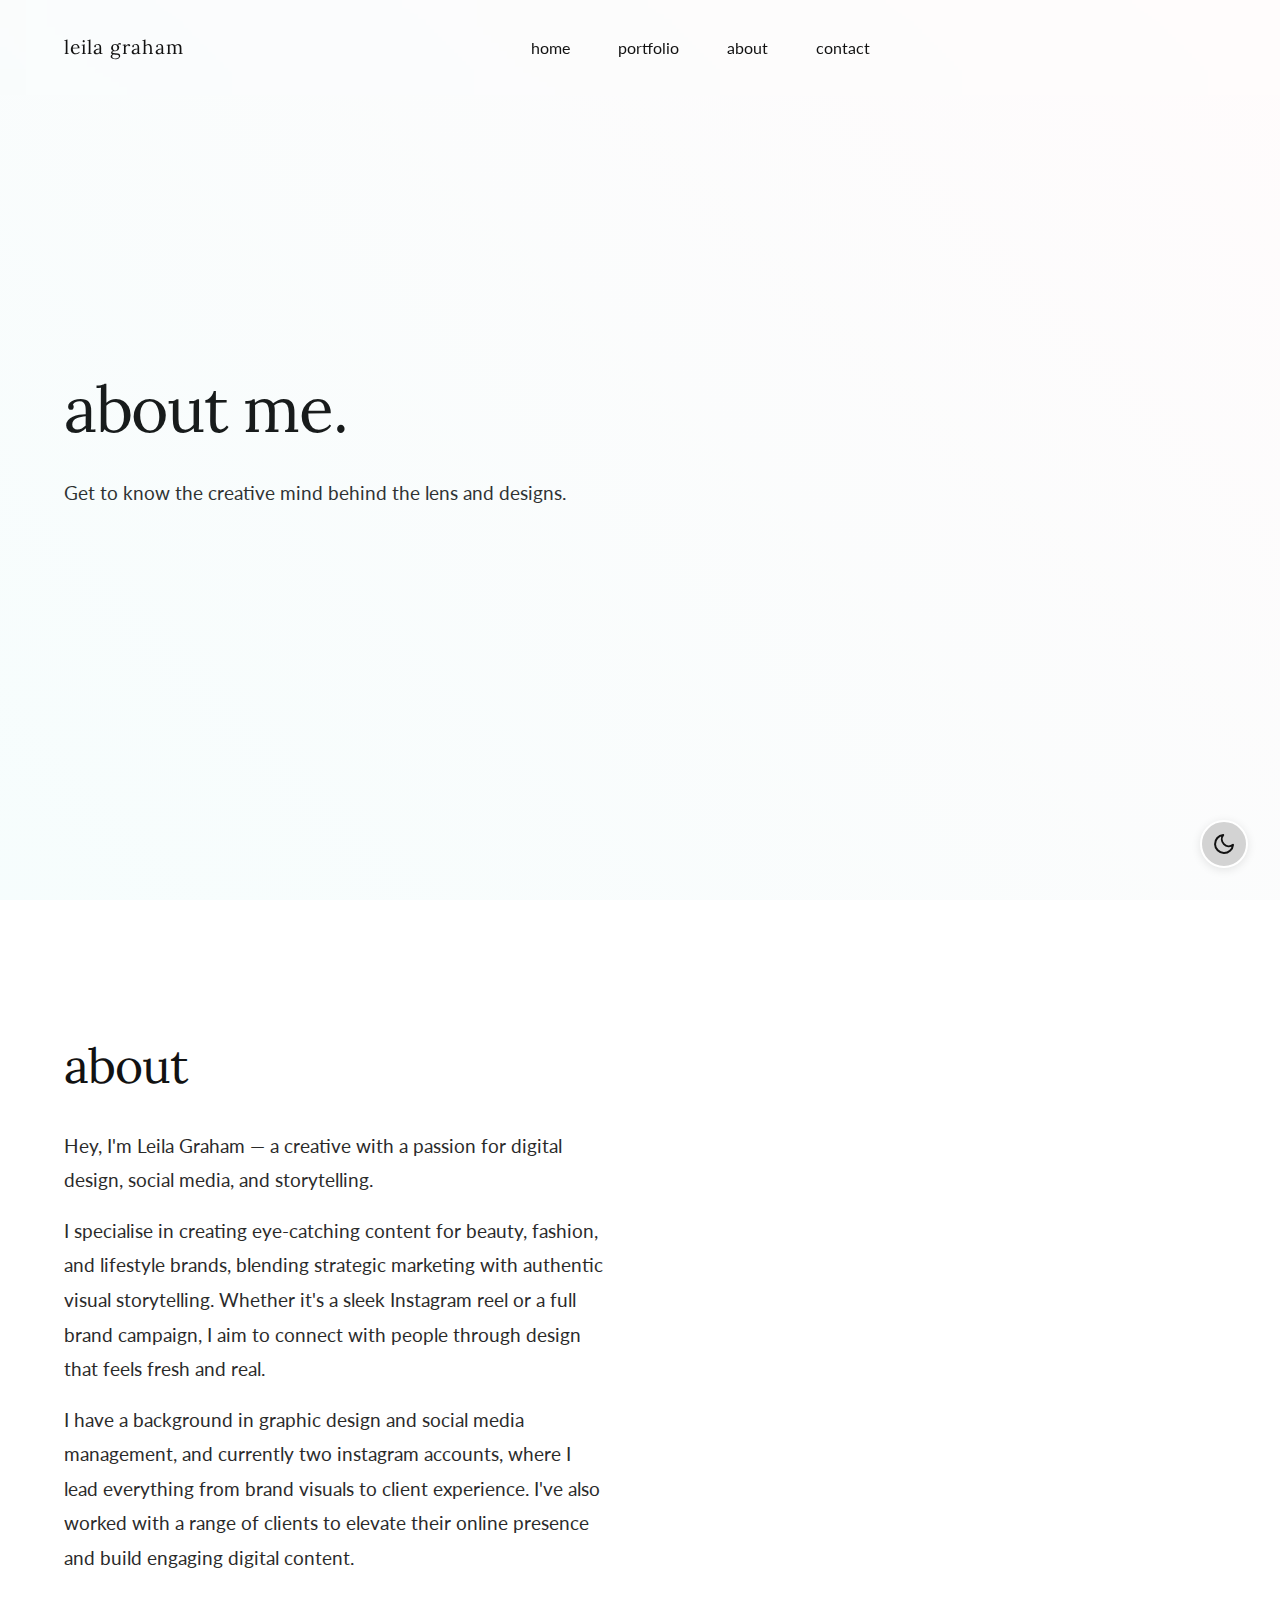
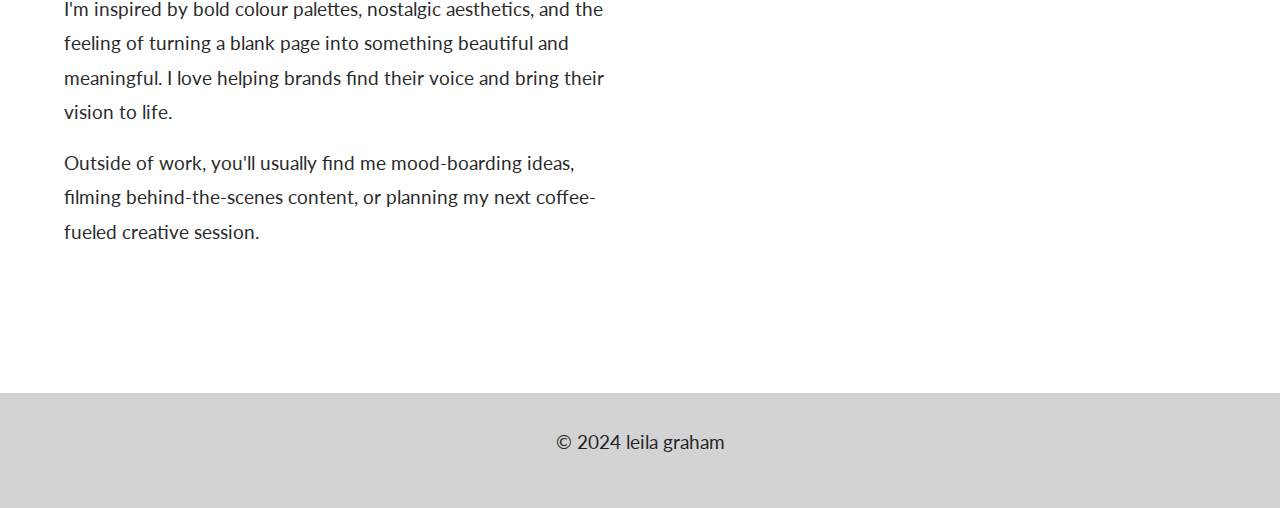
==== about.html @ a1cffb10 "made new about page" ====
<!DOCTYPE html>
<html lang="en">
  <head>
    <meta charset="UTF-8" />
    <meta name="viewport" content="width=device-width, initial-scale=1.0" />
    <title>About - Leila Graham</title>
    <link rel="preconnect" href="https://fonts.googleapis.com">
    <link rel="preconnect" href="https://fonts.gstatic.com" crossorigin>
    <link href="https://fonts.googleapis.com/css2?family=Lato:wght@300;400;700&family=Lora:wght@400;500;600&display=swap" rel="stylesheet">
    <link rel="stylesheet" href="styles.css" />
  </head>
  <body>
    <!-- Theme Toggle Button -->
    <button class="theme-toggle" aria-label="Toggle dark mode">
      <svg class="moon-icon" xmlns="http://www.w3.org/2000/svg" width="24" height="24" viewBox="0 0 24 24" fill="none" stroke="currentColor" stroke-width="2" stroke-linecap="round" stroke-linejoin="round">
        <path d="M21 12.79A9 9 0 1 1 11.21 3 7 7 0 0 0 21 12.79z"></path>
      </svg>
      <svg class="sun-icon" xmlns="http://www.w3.org/2000/svg" width="24" height="24" viewBox="0 0 24 24" fill="none" stroke="currentColor" stroke-width="2" stroke-linecap="round" stroke-linejoin="round">
        <circle cx="12" cy="12" r="5"></circle>
        <line x1="12" y1="1" x2="12" y2="3"></line>
        <line x1="12" y1="21" x2="12" y2="23"></line>
        <line x1="4.22" y1="4.22" x2="5.64" y2="5.64"></line>
        <line x1="18.36" y1="18.36" x2="19.78" y2="19.78"></line>
        <line x1="1" y1="12" x2="3" y2="12"></line>
        <line x1="21" y1="12" x2="23" y2="12"></line>
        <line x1="4.22" y1="19.78" x2="5.64" y2="18.36"></line>
        <line x1="18.36" y1="5.64" x2="19.78" y2="4.22"></line>
      </svg>
    </button>

    <!-- Back to Top Button -->
    <button id="back-to-top" class="back-to-top" aria-label="Back to top">
      <svg xmlns="http://www.w3.org/2000/svg" width="24" height="24" viewBox="0 0 24 24" fill="none" stroke="currentColor" stroke-width="2" stroke-linecap="round" stroke-linejoin="round">
        <line x1="12" y1="19" x2="12" y2="5"></line>
        <polyline points="5 12 12 5 19 12"></polyline>
      </svg>
    </button>

    <!-- Navigation -->
    <nav class="navbar">
      <div class="logo">Leila Graham</div>
      <ul class="nav-links">
        <li><a href="index.html">Home</a></li>
        <li><a href="portfolio.html">Portfolio</a></li>
        <li><a href="about.html">About</a></li>
        <li><a href="contact.html">Contact</a></li>
      </ul>
      <div class="burger">
        <div class="line1"></div>
        <div class="line2"></div>
        <div class="line3"></div>
      </div>
    </nav>

    <main>
      <!-- Hero Section -->
      <section id="about-hero" class="hero">
        <div class="straight-container">
          <div class="straight-content">
            <h1>about me.</h1>
            <p class="hero-text">
              Get to know the creative mind behind the lens and designs.
            </p>
          </div>
        </div>
      </section>

      <!-- About Section -->
      <section id="about" class="about-section">
        <div class="straight-container">
          <div class="straight-content">
            <div class="about-grid">
              <div class="about-text">
                <h2>About</h2>
                <p>
                    Hey, I'm Leila Graham — a creative with a passion for digital design, social media, and storytelling.
                </p>
                <p>
                    I specialise in creating eye-catching content for beauty, fashion, and lifestyle brands, blending strategic marketing with authentic visual storytelling. Whether it's a sleek Instagram reel or a full brand campaign, I aim to connect with people through design that feels fresh and real.
                </p>
                <p>
                    I have a background in graphic design and social media management, and currently two instagram accounts, where I lead everything from brand visuals to client experience. I've also worked with a range of clients to elevate their online presence and build engaging digital content.
                </p>
                <p>
                    I'm inspired by bold colour palettes, nostalgic aesthetics, and the feeling of turning a blank page into something beautiful and meaningful. I love helping brands find their voice and bring their vision to life.
                </p>
                <p>
                    Outside of work, you'll usually find me mood-boarding ideas, filming behind-the-scenes content, or planning my next coffee-fueled creative session.
                </p>
              </div>
              <div class="about-image">
                <img
                  src="images/about-photo.jpg"
                  alt="Leila Graham taking photos in winter"
                  class="profile-image"
                />
              </div>
            </div>
          </div>
        </div>
      </section>
    </main>

    <footer>
      <div class="footer-content">
        <p>&copy; 2024 leila graham</p>
      </div>
    </footer>

    <script src="script.js"></script>
  </body>
</html>
---- styles.css ----
/* Reset and base styles */
* {
  margin: 0;
  padding: 0;
  box-sizing: border-box;
}

:root {
  /* Light theme colors */
  --dark-grey: #121212;
  --light-grey: #d3d3d3;
  --white: #ffffff;
  --accent-teal: #ffffff;
  --accent-pink: #ffb6c1;

  /* Theme-specific colors */
  --bg-primary: var(--white);
  --bg-secondary: var(--light-grey);
  --text-primary: var(--dark-grey);
  --text-secondary: var(--light-grey);
  --overlay-bg: rgba(18, 18, 18, 0.8);
  --nav-bg: rgba(255, 255, 255, 0.95);
  --input-bg: rgba(18, 18, 18, 0.05);
  --input-border: rgba(18, 18, 18, 0.2);

  --transition-smooth: cubic-bezier(0.4, 0, 0.2, 1);
}

/* Dark theme colors */
[data-theme="dark"] {
  --bg-primary: var(--dark-grey);
  --bg-secondary: #1a1a1a;
  --text-primary: var(--white);
  --text-secondary: var(--light-grey);
  --overlay-bg: rgba(0, 0, 0, 0.8);
  --nav-bg: rgba(18, 18, 18, 0.95);
  --input-bg: rgba(255, 255, 255, 0.05);
  --input-border: rgba(255, 255, 255, 0.2);
}

/* Theme transition */
*,
*::before,
*::after {
  transition: background-color 0.3s var(--transition-smooth),
    color 0.3s var(--transition-smooth),
    border-color 0.3s var(--transition-smooth),
    box-shadow 0.3s var(--transition-smooth);
}

html {
  scroll-behavior: smooth;
  font-size: 16px;
}

body {
  font-family: 'Lato', sans-serif;
  line-height: 1.6;
  color: var(--text-primary);
  background-color: var(--bg-primary);
  overflow-x: hidden;
  -webkit-font-smoothing: antialiased;
  -moz-osx-font-smoothing: grayscale;
}

/* Typography */
h1,
h2,
h3 {
  font-family: 'Lora', serif;
  font-weight: 400;
  text-transform: lowercase;
  letter-spacing: -0.02em;
}

h1 {
  font-size: clamp(2.5rem, 5vw, 4.5rem);
  line-height: 1.1;
  margin-bottom: 2rem;
}

h2 {
  font-size: clamp(2rem, 4vw, 3rem);
  margin-bottom: 1.5rem;
}

p {
  font-size: clamp(1rem, 2vw, 1.2rem);
  line-height: 1.8;
  margin-bottom: 1rem;
  opacity: 0.9;
}

/* Navigation */
.navbar {
  position: fixed;
  top: 0;
  width: 100%;
  display: flex;
  justify-content: space-between;
  align-items: center;
  padding: 2rem 5%;
  background-color: transparent;
  z-index: 1000;
  transition: all 0.4s var(--transition-smooth);
  backdrop-filter: blur(10px);
  -webkit-backdrop-filter: blur(10px);
}

.navbar.scrolled {
  padding: 1.5rem 5%;
  background-color: var(--nav-bg);
  box-shadow: 0 2px 20px rgba(0, 0, 0, 0.1);
}

.logo {
  font-family: 'Lora', serif;
  font-size: 1.2rem;
  font-weight: 400;
  text-transform: lowercase;
  letter-spacing: 1px;
  color: var(--text-primary);
}

.nav-links {
  display: flex;
  list-style: none;
  gap: 3rem;
}

.nav-links a,
.contact-link {
  text-decoration: none;
  color: var(--text-primary);
  text-transform: lowercase;
  font-size: 1rem;
  transition: all 0.3s var(--transition-smooth);
  position: relative;
}

.nav-links a::after,
.contact-link::after {
  content: "";
  position: absolute;
  bottom: -4px;
  left: 0;
  width: 0;
  height: 1px;
  background-color: var(--accent-teal);
  transition: width 0.3s var(--transition-smooth);
}

.nav-links a:hover::after,
.contact-link:hover::after {
  width: 100%;
}

/* Sections (formerly diagonal) */
.straight-container {
  position: relative;
  width: 100%;
  overflow: hidden;
  background-color: var(--bg-primary);
}

.straight-container::before {
  content: "";
  position: absolute;
  top: 0;
  left: 0;
  right: 0;
  bottom: 0;
  transform: none !important;
  background-color: var(--bg-primary);
  z-index: -1;
}

.straight-content {
  max-width: 1400px;
  margin: 0 auto;
  padding: 8rem 5%;
}

/* Override any remaining diagonal transforms */
.straight-container,
.straight-container::before,
.tagline-section .straight-container::before,
.work-section .straight-container::before,
.about-section .straight-container::before,
.contact-section .straight-container::before {
  transform: none !important;
}

/* Section specific overrides */
.tagline-section,
.work-section,
.about-section,
.contact-section {
  background-color: var(--bg-primary);
}

.tagline-section .straight-container,
.work-section .straight-container,
.about-section .straight-container,
.contact-section .straight-container {
  background-color: inherit;
}

/* Hero Section */
.hero {
  min-height: 100vh;
  display: flex;
  align-items: center;
  background-color: var(--bg-primary);
  position: relative;
}

.hero::after {
  content: "";
  position: absolute;
  top: 0;
  left: 0;
  width: 100%;
  height: 100%;
  background: linear-gradient(
    45deg,
    rgba(80, 216, 215, 0.05),
    rgba(255, 182, 193, 0.05)
  );
  pointer-events: none;
}

.hero-text {
  max-width: 800px;
  margin-top: 2rem;
  color: var(--text-primary);
  position: relative;
}

/* Tagline Section */
.tagline-section {
  background-color: var(--bg-secondary);
  color: var(--text-primary);
  text-align: center;
}

.tagline-section .straight-container {
  background-color: var(--bg-secondary);
}

.tagline-section .straight-container::before {
  background-color: var(--bg-secondary);
}

.tagline-section .straight-content {
  padding: 12rem 5%;
}

/* Work Section */
.work-section {
  background-color: var(--bg-primary);
}

.work-section .straight-container {
  background-color: var(--bg-primary);
}

.work-section .straight-container::before {
  background-color: var(--bg-primary);
}

.work-grid {
  display: grid;
  grid-template-columns: repeat(auto-fit, minmax(350px, 1fr));
  gap: 2rem;
  margin-top: 4rem;
}

.work-item {
  position: relative;
  overflow: hidden;
  aspect-ratio: 4/3;
  cursor: pointer;
  border-radius: 4px;
  box-shadow: 0 4px 20px rgba(0, 0, 0, 0.2);
  transition: transform 0.4s var(--transition-smooth);
}

.work-item:hover {
  transform: translateY(-10px);
}

.work-image {
  width: 100%;
  height: 100%;
  object-fit: cover;
  transition: transform 0.6s var(--transition-smooth);
}

.work-item:hover .work-image {
  transform: scale(1.05);
}

.work-overlay {
  position: absolute;
  top: 0;
  left: 0;
  width: 100%;
  height: 100%;
  background: var(--overlay-bg);
  display: flex;
  flex-direction: column;
  justify-content: flex-end;
  align-items: flex-start;
  opacity: 0;
  transition: opacity 0.4s var(--transition-smooth);
  padding: 2rem;
  text-align: left;
  color: var(--white);
}

.work-item:hover .work-overlay {
  opacity: 1;
}

.work-overlay h3 {
  font-size: 1.5rem;
  margin-bottom: 0.5rem;
  transform: translateY(20px);
  transition: transform 0.4s var(--transition-smooth);
  color: var(--accent-teal);
}

.work-overlay p {
  font-size: 1rem;
  transform: translateY(20px);
  transition: transform 0.4s var(--transition-smooth);
  opacity: 0.9;
}

.work-item:hover .work-overlay h3,
.work-item:hover .work-overlay p {
  transform: translateY(0);
}

/* About Section */
.about-section {
  background-color: var(--bg-secondary);
}

.about-section .straight-container {
  background-color: var(--bg-secondary);
}

.about-section .straight-container::before {
  background-color: var(--bg-secondary);
}

.about-grid {
  display: grid;
  grid-template-columns: 1fr 1fr;
  gap: 4rem;
  align-items: center;
}

.profile-image {
  width: 100%;
  height: auto;
  object-fit: cover;
  filter: grayscale(100%);
  transition: all 0.5s var(--transition-smooth);
  border-radius: 4px;
  box-shadow: 0 4px 20px rgba(0, 0, 0, 0.1);
}

.profile-image:hover {
  filter: grayscale(0%);
  transform: scale(1.02);
}

/* Image Loading Animation */
.work-image,
.profile-image {
  opacity: 0;
  animation: imageLoad 0.5s ease forwards;
}

@keyframes imageLoad {
  from {
    opacity: 0;
    transform: scale(1.05);
  }
  to {
    opacity: 1;
    transform: scale(1);
  }
}

/* Contact Section */
.contact-section {
  background-color: var(--bg-secondary);
  color: var(--text-primary);
}

.contact-section .straight-container {
  background-color: var(--bg-secondary);
}

.contact-section .straight-container::before {
  background-color: var(--bg-secondary);
}

#contact-form {
  max-width: 600px;
  margin: 0 auto;
  display: flex;
  flex-direction: column;
  gap: 1.5rem;
}

#contact-form input,
#contact-form textarea {
  width: 100%;
  padding: 1.2rem;
  background: var(--input-bg);
  border: 1px solid var(--input-border);
  color: var(--text-primary);
  font-size: 1rem;
  border-radius: 4px;
  transition: all 0.3s var(--transition-smooth);
}

#contact-form input:focus,
#contact-form textarea:focus {
  outline: none;
  border-color: var(--accent-teal);
  background: var(--input-bg);
}

#contact-form input::placeholder,
#contact-form textarea::placeholder {
  color: rgba(211, 211, 211, 0.6);
}

#contact-form textarea {
  height: 150px;
  resize: vertical;
}

#contact-form button {
  padding: 1.2rem 2.5rem;
  background: var(--white);
  color: var(--dark-grey);
  border: 1px solid var(--dark-grey);
  border-radius: 4px;
  cursor: pointer;
  font-size: 1rem;
  text-transform: lowercase;
  font-weight: 500;
  transition: all 0.3s var(--transition-smooth);
  position: relative;
  overflow: hidden;
}

#contact-form button:hover {
  background: var(--dark-grey);
  color: var(--white);
}

#contact-form button span {
  position: relative;
  z-index: 1;
}

/* Dark mode button styles */
[data-theme="dark"] #contact-form button {
  background: var(--dark-grey);
  color: var(--white);
  border-color: var(--white);
}

[data-theme="dark"] #contact-form button:hover {
  background: var(--white);
  color: var(--dark-grey);
}

/* Custom Cursor */
.cursor {
  width: 30px;
  height: 30px;
  border: 2px solid var(--white);
  border-radius: 50%;
  position: fixed;
  pointer-events: none;
  z-index: 9999;
  transition: all 0.1s ease;
  transition-property: width, height, border;
  will-change: width, height, transform, border;
  transform: translate(-50%, -50%);
  display: none;
}

.cursor.hover {
  width: 50px;
  height: 50px;
  border-width: 1px;
}

/* Footer */
footer {
  background-color: var(--bg-secondary);
  color: var(--text-primary);
  text-align: center;
  padding: 2rem;
}

/* Animations */
@keyframes fadeIn {
  from {
    opacity: 0;
    transform: translateY(20px);
  }
  to {
    opacity: 1;
    transform: translateY(0);
  }
}

.animate {
  animation: fadeIn 1s var(--transition-smooth) forwards;
}

/* Media Queries */
@media screen and (max-width: 768px) {
  .navbar {
    padding: 1.5rem 5%;
    background-color: rgba(255, 255, 255, 0.98);
  }

  .nav-links {
    gap: 1.5rem;
  }

  .about-grid {
    grid-template-columns: 1fr;
    gap: 2rem;
  }

  .straight-content {
    padding: 6rem 5%;
  }

  .work-grid {
    grid-template-columns: 1fr;
    gap: 1.5rem;
  }

  .work-overlay {
    opacity: 1;
    background: linear-gradient(
      to top,
      rgba(18, 18, 18, 0.9),
      rgba(18, 18, 18, 0.6)
    );
  }

  .work-overlay h3,
  .work-overlay p {
    transform: translateY(0);
  }

  .cursor {
    display: none;
  }
}

/* Hover Effects */
.hover-effect {
  transition: transform 0.3s ease;
}

.hover-effect:hover {
  transform: scale(1.05);
}

/* Theme Toggle Button */
.theme-toggle {
  position: fixed;
  bottom: 2rem;
  right: 2rem;
  width: 48px;
  height: 48px;
  border-radius: 50%;
  background: var(--bg-secondary);
  border: 2px solid var(--accent-teal);
  color: var(--text-primary);
  cursor: pointer;
  display: flex !important;
  align-items: center;
  justify-content: center;
  z-index: 99999;
  transition: all 0.3s var(--transition-smooth);
  padding: 0;
  box-shadow: 0 2px 10px rgba(0, 0, 0, 0.1);
  outline: none;
}

.theme-toggle:hover {
  transform: scale(1.1);
  background: var(--accent-teal);
  color: var(--bg-primary);
  box-shadow: 0 4px 20px rgba(0, 0, 0, 0.2);
}

.theme-toggle svg {
  width: 24px;
  height: 24px;
  transition: transform 0.5s var(--transition-smooth);
  pointer-events: none;
  display: block;
}

.theme-toggle .sun-icon,
.theme-toggle .moon-icon {
  position: absolute;
  top: 50%;
  left: 50%;
  transform: translate(-50%, -50%);
  display: block;
}

[data-theme="dark"] .theme-toggle {
  background: var(--bg-primary);
  border-color: var(--accent-teal);
}

[data-theme="dark"] .theme-toggle:hover {
  background: var(--accent-teal);
  color: var(--bg-primary);
}

@media screen and (max-width: 768px) {
  .theme-toggle {
    bottom: 1rem;
    right: 1rem;
    width: 40px;
    height: 40px;
  }

  .theme-toggle svg {
    width: 20px;
    height: 20px;
  }
}

/* Dark theme specific adjustments */
[data-theme="dark"] .work-item {
  box-shadow: 0 4px 20px rgba(0, 0, 0, 0.4);
}

[data-theme="dark"] .profile-image {
  box-shadow: 0 4px 20px rgba(0, 0, 0, 0.4);
}

/* Ensure no transforms on any sections */
section,
.straight-container,
.straight-content,
.straight-container::before {
  transform: none !important;
  transition: none !important;
}

/* Section specific overrides */
.tagline-section,
.work-section,
.about-section,
.contact-section {
  background-color: var(--bg-primary);
}

.tagline-section .straight-container,
.work-section .straight-container,
.about-section .straight-container,
.contact-section .straight-container {
  background-color: inherit;
}

/* Back to Top Button */
.back-to-top {
  position: fixed;
  bottom: 2rem;
  left: 2rem;
  width: 48px;
  height: 48px;
  border-radius: 50%;
  background: var(--bg-secondary);
  border: 2px solid var(--accent-teal);
  color: var(--text-primary);
  cursor: pointer;
  display: flex;
  align-items: center;
  justify-content: center;
  z-index: 99998;
  transition: all 0.3s var(--transition-smooth);
  padding: 0;
  box-shadow: 0 2px 10px rgba(0, 0, 0, 0.1);
  opacity: 0;
  visibility: hidden;
  transform: translateY(20px);
}

.back-to-top.visible {
  opacity: 1;
  visibility: visible;
  transform: translateY(0);
}

.back-to-top:hover {
  transform: translateY(-5px);
  background: var(--accent-teal);
  color: var(--bg-primary);
  box-shadow: 0 4px 20px rgba(0, 0, 0, 0.2);
}

/* Dark theme adjustments */
[data-theme="dark"] .back-to-top {
  background: var(--bg-primary);
  border-color: var(--accent-teal);
}

[data-theme="dark"] .back-to-top:hover {
  background: var(--accent-teal);
  color: var(--bg-primary);
}

/* Mobile adjustments */
@media screen and (max-width: 768px) {
  .back-to-top {
    bottom: 1rem;
    left: 1rem;
    width: 40px;
    height: 40px;
  }
  
  .back-to-top svg {
    width: 20px;
    height: 20px;
  }
}
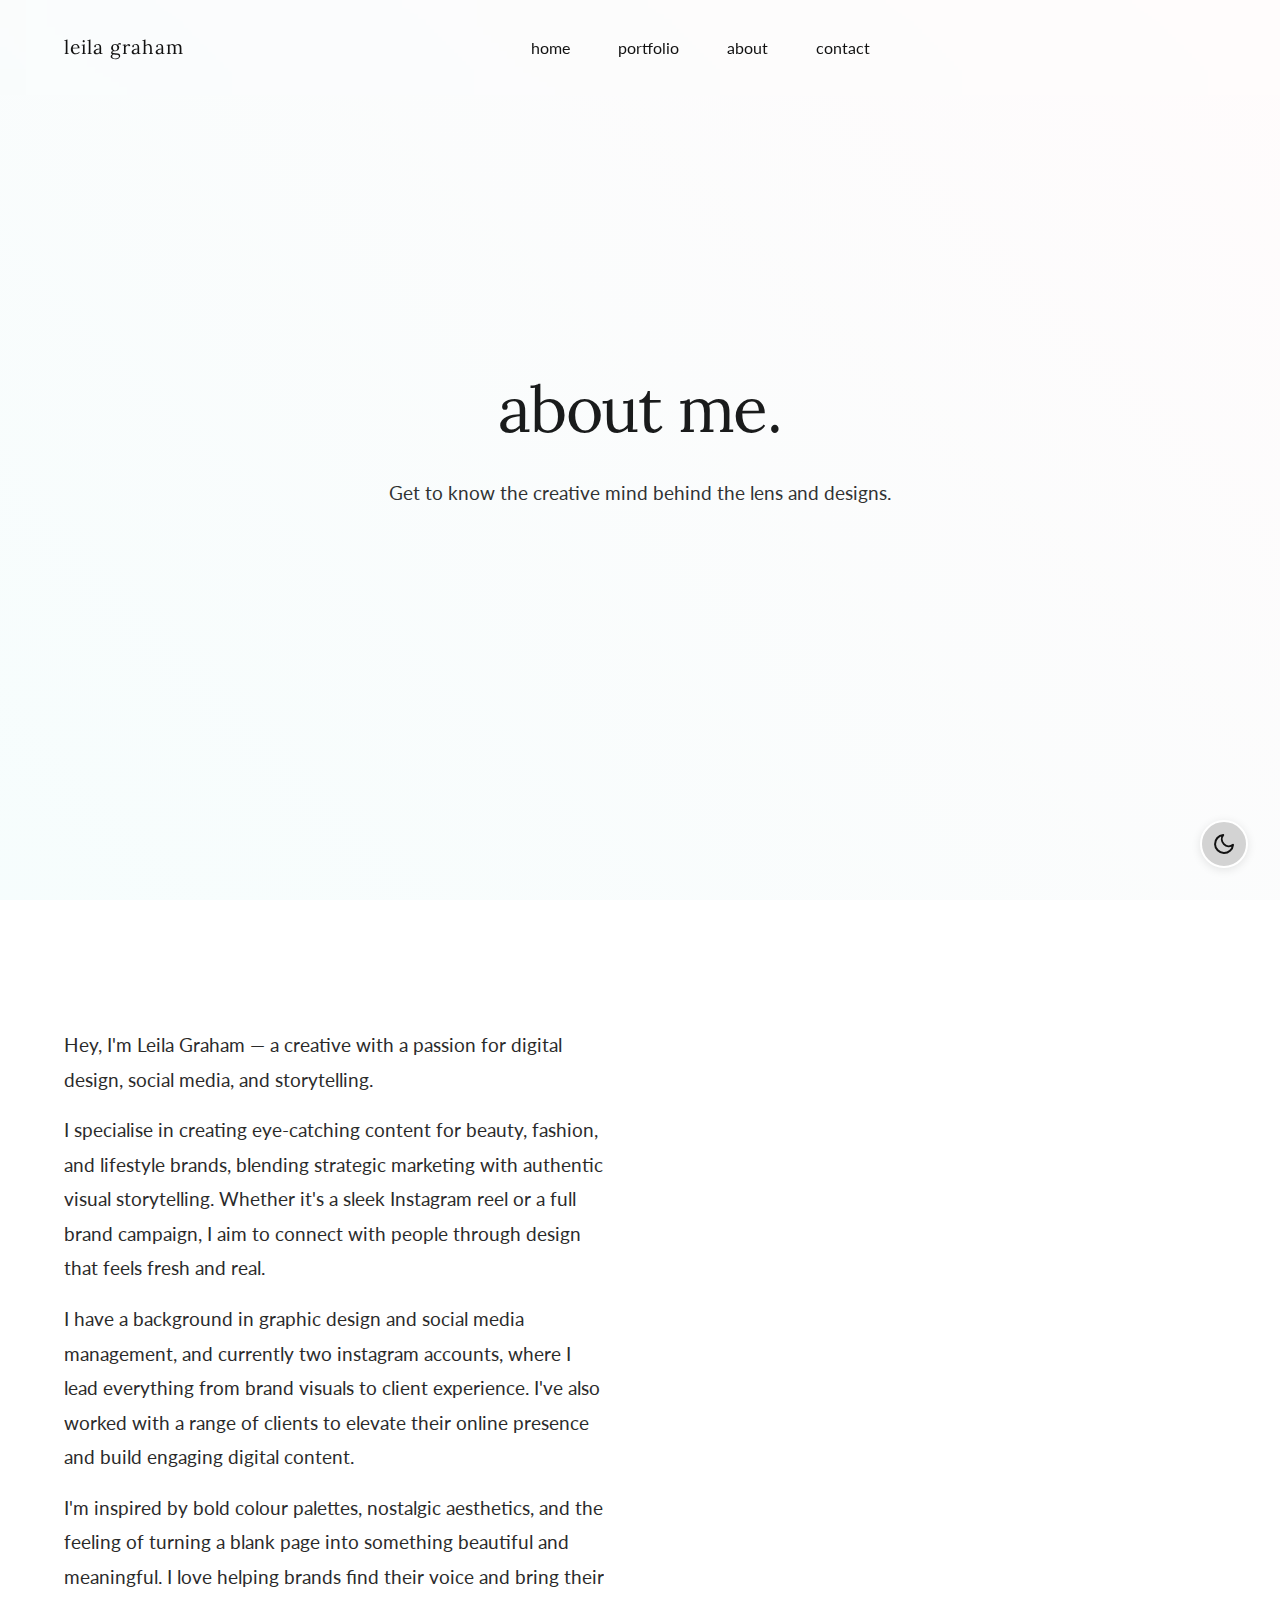
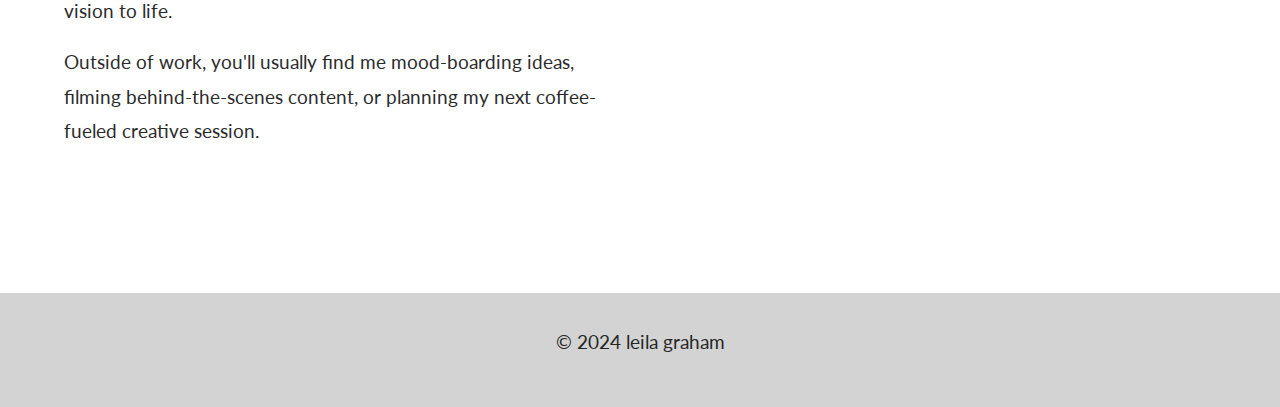
==== commit f9be9377: "photography portfolio created" ====
--- a/about.html
+++ b/about.html
@@ -56,9 +56,9 @@
       <!-- Hero Section -->
       <section id="about-hero" class="hero">
         <div class="straight-container">
-          <div class="straight-content">
+          <div class="straight-content" style="text-align: center;">
             <h1>about me.</h1>
-            <p class="hero-text">
+            <p class="hero-text" style="margin-left: auto; margin-right: auto;">
               Get to know the creative mind behind the lens and designs.
             </p>
           </div>
@@ -71,7 +71,6 @@
           <div class="straight-content">
             <div class="about-grid">
               <div class="about-text">
-                <h2>About</h2>
                 <p>
                     Hey, I'm Leila Graham — a creative with a passion for digital design, social media, and storytelling.
                 </p>
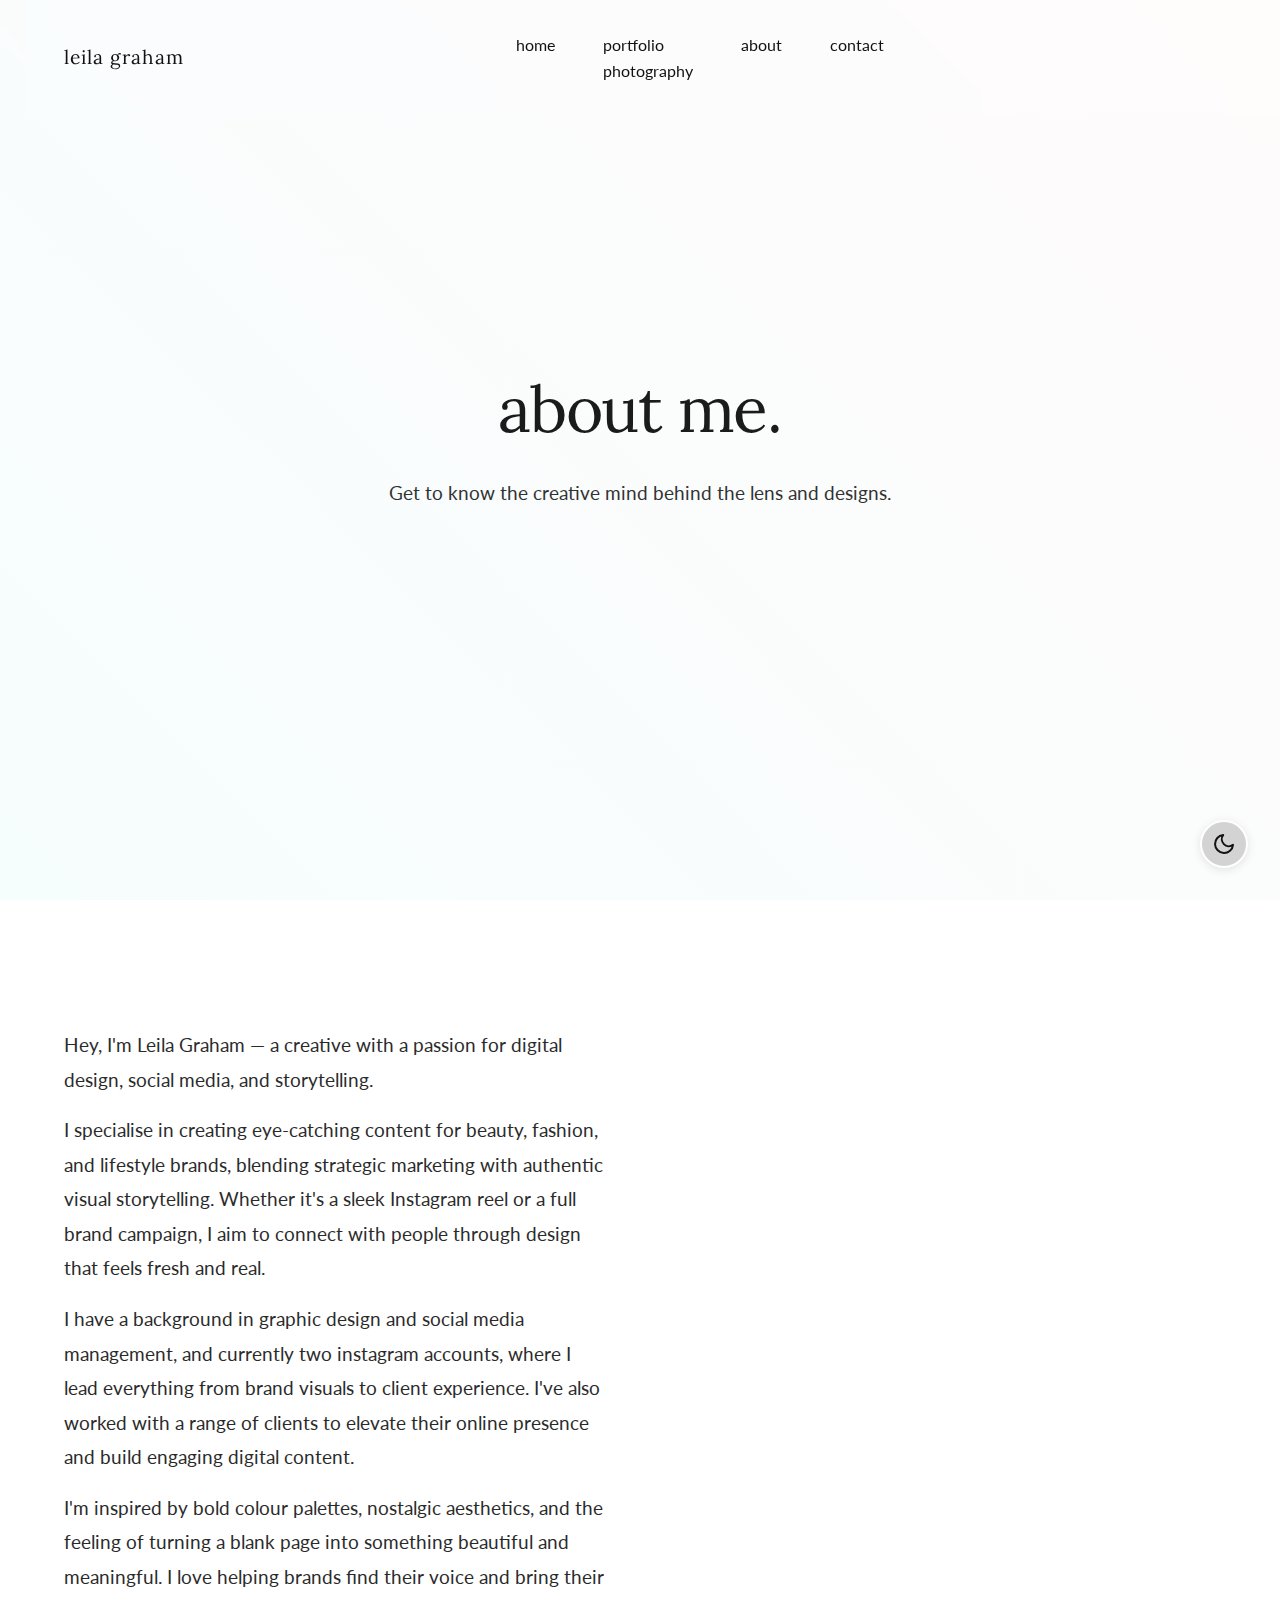
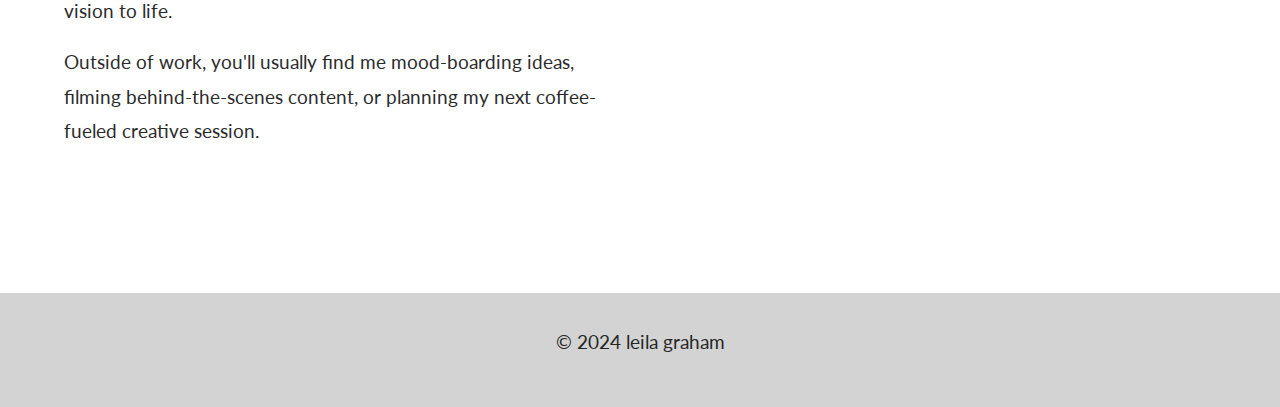
==== commit c4c5d244: "styling" ====
--- a/about.html
+++ b/about.html
@@ -41,7 +41,12 @@
       <div class="logo">Leila Graham</div>
       <ul class="nav-links">
         <li><a href="index.html">Home</a></li>
-        <li><a href="portfolio.html">Portfolio</a></li>
+        <li class="dropdown">
+          <a href="portfolio.html">Portfolio</a>
+          <div class="dropdown-content">
+            <a href="photography portfolio.html">Photography</a>
+          </div>
+        </li>
         <li><a href="about.html">About</a></li>
         <li><a href="contact.html">Contact</a></li>
       </ul>
@@ -58,7 +63,7 @@
         <div class="straight-container">
           <div class="straight-content" style="text-align: center;">
             <h1>about me.</h1>
-            <p class="hero-text" style="margin-left: auto; margin-right: auto;">
+            <p class="hero-text" style="margin-left: auto; margin-right: auto; max-width: 800px;">
               Get to know the creative mind behind the lens and designs.
             </p>
           </div>
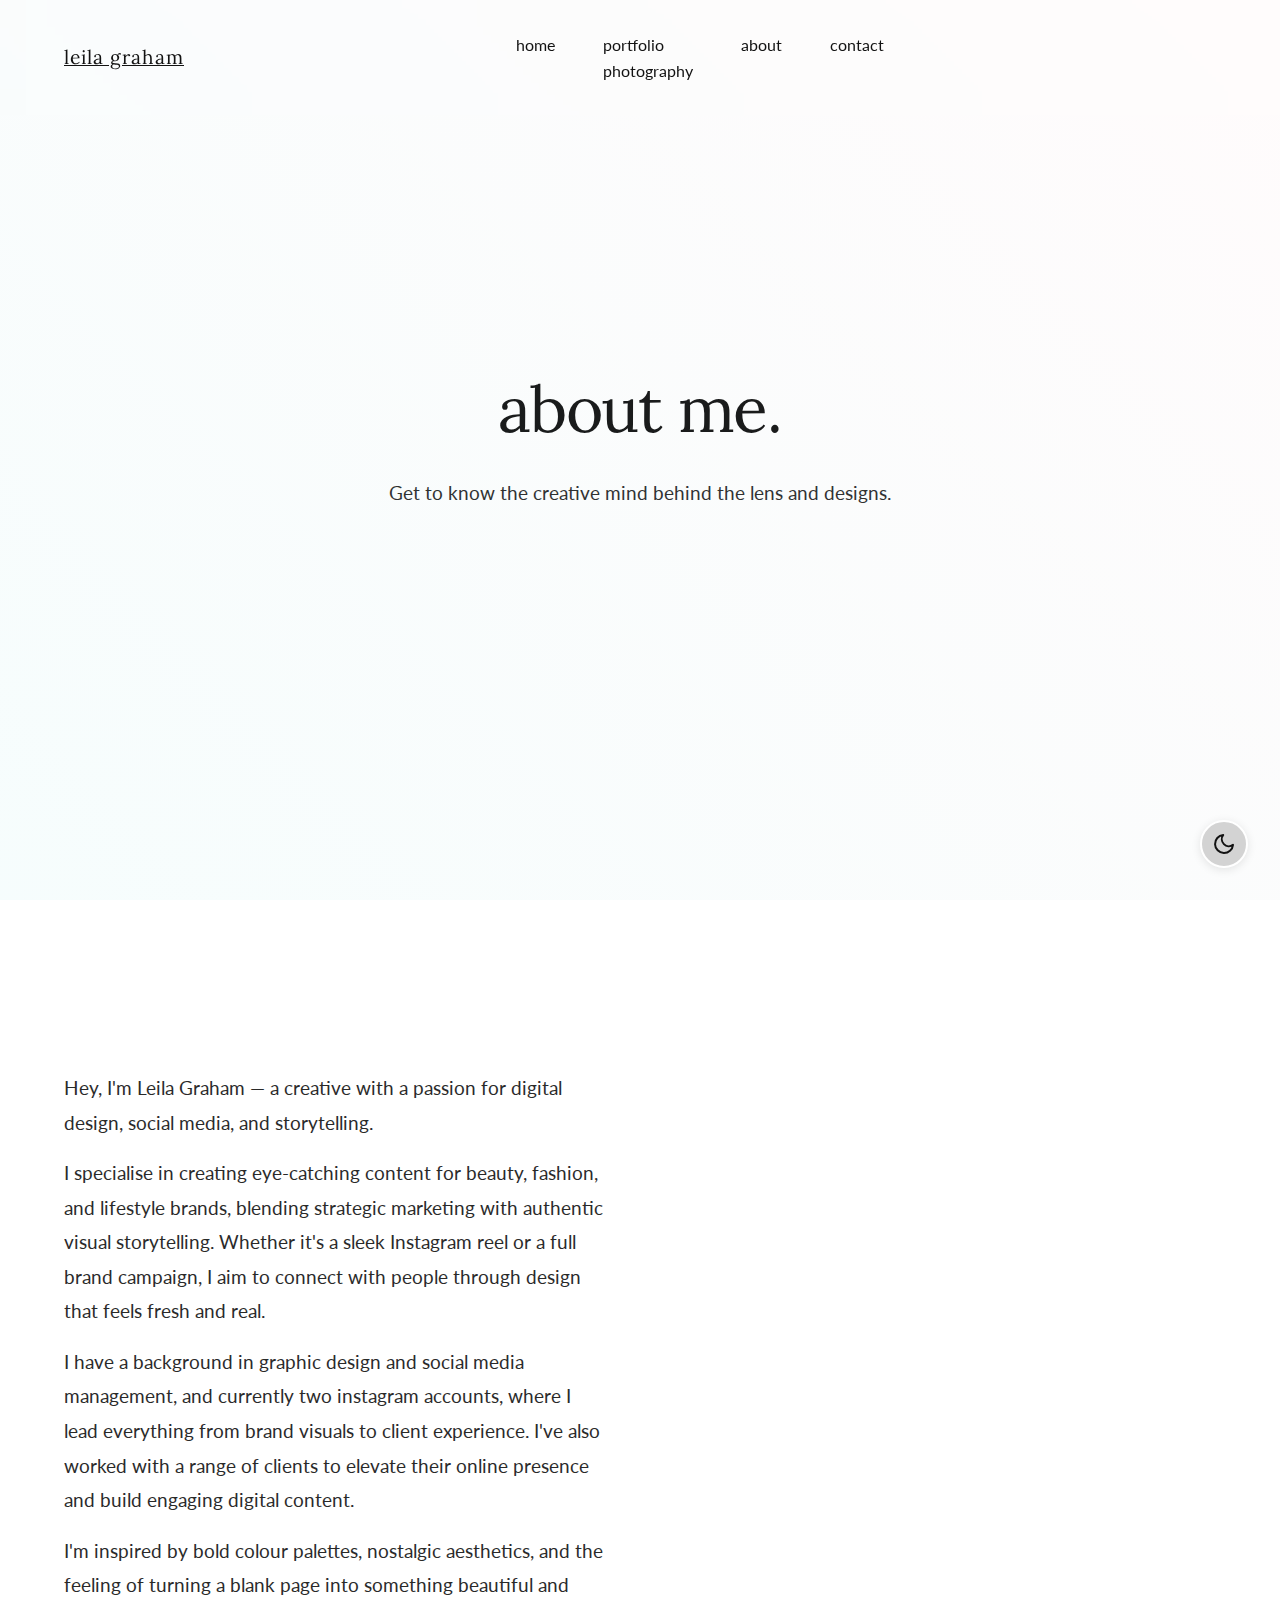
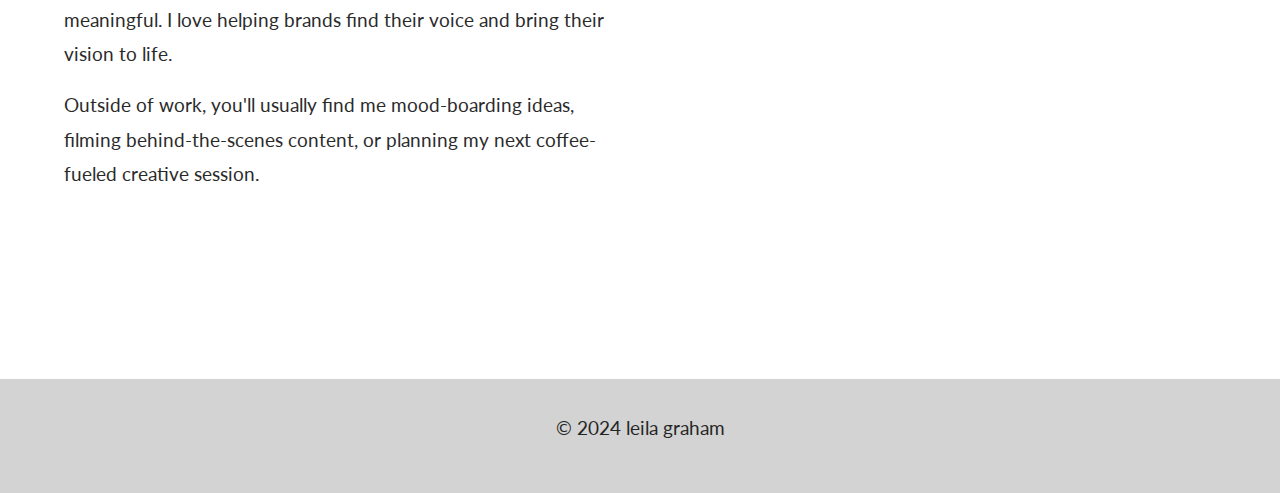
==== commit 23e3ebb8: "changed image on about page." ====
--- a/about.html
+++ b/about.html
@@ -38,7 +38,7 @@
 
     <!-- Navigation -->
     <nav class="navbar">
-      <div class="logo">Leila Graham</div>
+      <a href="index.html" class="logo">Leila Graham</a>
       <ul class="nav-links">
         <li><a href="index.html">Home</a></li>
         <li class="dropdown">
@@ -77,25 +77,25 @@
             <div class="about-grid">
               <div class="about-text">
                 <p>
-                    Hey, I'm Leila Graham — a creative with a passion for digital design, social media, and storytelling.
+                  Hey, I'm Leila Graham — a creative with a passion for digital design, social media, and storytelling.
                 </p>
                 <p>
-                    I specialise in creating eye-catching content for beauty, fashion, and lifestyle brands, blending strategic marketing with authentic visual storytelling. Whether it's a sleek Instagram reel or a full brand campaign, I aim to connect with people through design that feels fresh and real.
+                  I specialise in creating eye-catching content for beauty, fashion, and lifestyle brands, blending strategic marketing with authentic visual storytelling. Whether it's a sleek Instagram reel or a full brand campaign, I aim to connect with people through design that feels fresh and real.
                 </p>
                 <p>
-                    I have a background in graphic design and social media management, and currently two instagram accounts, where I lead everything from brand visuals to client experience. I've also worked with a range of clients to elevate their online presence and build engaging digital content.
+                  I have a background in graphic design and social media management, and currently two instagram accounts, where I lead everything from brand visuals to client experience. I've also worked with a range of clients to elevate their online presence and build engaging digital content.
                 </p>
                 <p>
-                    I'm inspired by bold colour palettes, nostalgic aesthetics, and the feeling of turning a blank page into something beautiful and meaningful. I love helping brands find their voice and bring their vision to life.
+                  I'm inspired by bold colour palettes, nostalgic aesthetics, and the feeling of turning a blank page into something beautiful and meaningful. I love helping brands find their voice and bring their vision to life.
                 </p>
                 <p>
-                    Outside of work, you'll usually find me mood-boarding ideas, filming behind-the-scenes content, or planning my next coffee-fueled creative session.
+                  Outside of work, you'll usually find me mood-boarding ideas, filming behind-the-scenes content, or planning my next coffee-fueled creative session.
                 </p>
               </div>
               <div class="about-image">
                 <img
-                  src="images/about-photo.jpg"
-                  alt="Leila Graham taking photos in winter"
+                  src="images/about-page.jpg"
+                  alt="Leila Graham portrait"
                   class="profile-image"
                 />
               </div>
